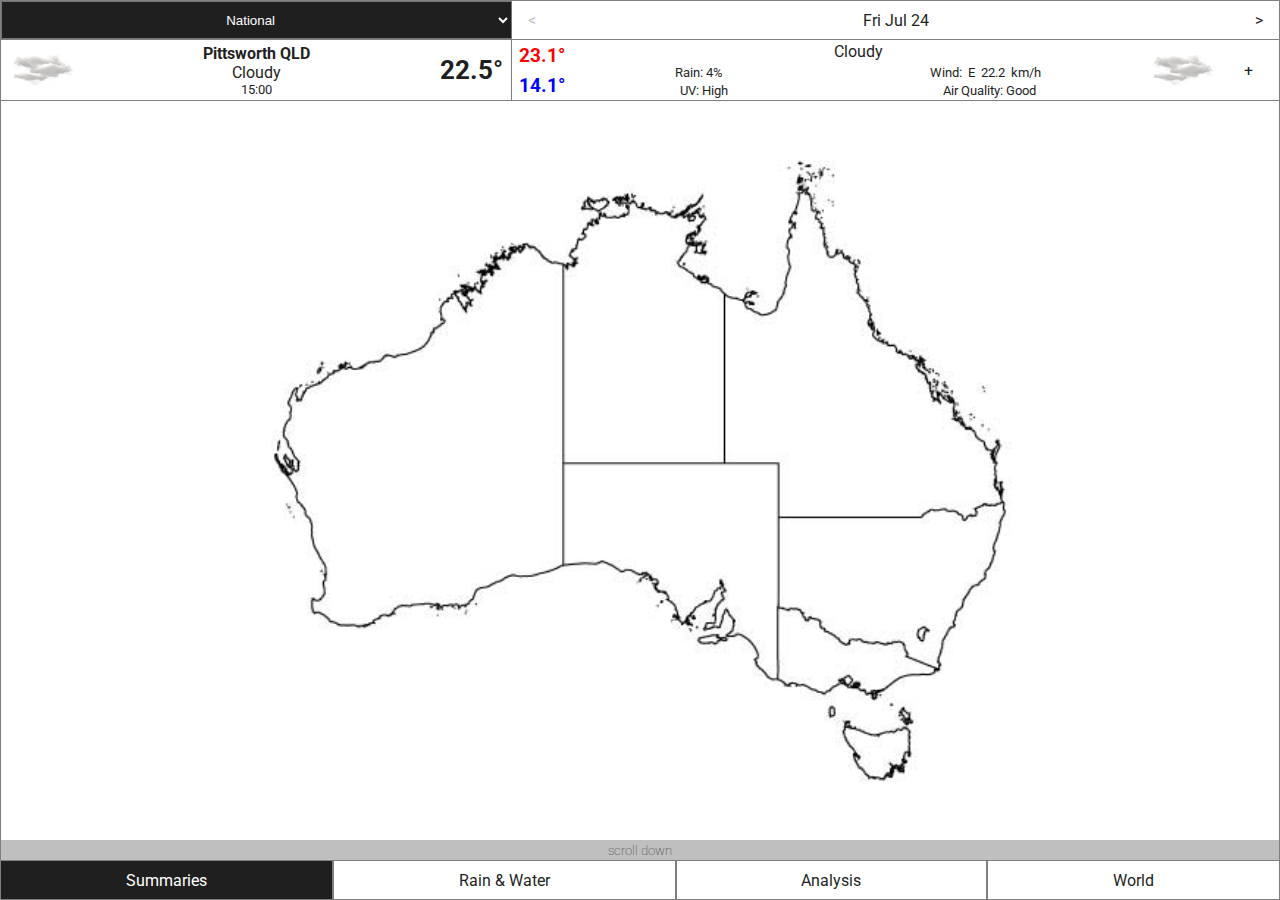
==== index.html @ 28b99ca7 "updates_2111101752" ====
<!DOCTYPE html>
<html>
<head>
	<meta charset="utf-8">
	<title>weather</title>
	<meta name="viewport" content="width=device-width, initial-scale=1, minimum-scale=1, maximum-scale=1"/>
	
	<script src="https://ajax.googleapis.com/ajax/libs/jquery/3.1.0/jquery.min.js"></script>
	
	<link rel="preconnect" href="https://fonts.googleapis.com">
	<link rel="preconnect" href="https://fonts.gstatic.com" crossorigin>
	<link href="https://fonts.googleapis.com/css2?family=Roboto:ital,wght@0,100;0,400;0,700;1,100;1,400;1,700&display=swap" rel="stylesheet">
	
	<link rel="stylesheet"href="css/style.css">
</head>
<body>

<header>

	<nav class="topNav">
		<div class="row">
			<select id="stateSelect">
				<option value="AUS" id="clearStateSelection">National</option>
				<option value="region">Region</option>
				<option value="QLD">Queensland</option>
				<!-- <option value="NSWACT">NSW / ACT</option> -->
				<option value="NSW">New South Wales</option>
				<option value="ACT">ACT</option>
				<option value="VIC">Victoria</option>
				<option value="TAS">Tasmania</option>
				<option value="SA">South Australia</option>
				<option value="WA">Western Australia</option>
				<option value="NT">Northern Territory</option>
			</select>

			<div class="tense">
				<div class="tenseNav prev"><</div>
				<span class="tenseText">Tuesday Nov 2</span>
				<div class="tenseNav next active">></div>
			</div>
		</div>
	</nav>
</header>

<main>
	<div class="homeLocality">
		<div class="conditions local">
			<div class="observation">
				
				<div class="basic">
					<div class="icon"></div>

					<div class="summary">
						<div class="localityName"></div>
						<div class="description"></div>
						<div class="time"></div>
					</div>

					<div class="temperature"></div>
				</div>

				<!--*************************-->

				<div class="detailed hidden">
					
					<div class="detailRow">
						<div class="detailCell">
							<div class="detailHeading">FEELS LIKE</div>
							<div class="detailValue">XX.X&deg;</div>
						</div>
						<div class="detailCell">
							<div class="detailHeading">SHADE FEELS LIKE</div>
							<div class="detailValue">XX.X&deg;</div>
						</div>
					</div>

					<div class="detailRow">
						<div class="detailCell">
							<div class="detailHeading">WIND CHILL TEMP</div>
							<div class="detailValue">XX.X&deg;</div>
						</div>
						<div class="detailCell">
							<div class="detailHeading">DEW POINT</div>
							<div class="detailValue">XX.X&deg;</div>
						</div>
					</div>

					<div class="detailRow">
						<div class="detailCell">
							<div class="detailHeading">WIND</div>
							<div class="detailValue">XXX - XX.X km/h</div>
						</div>
						<div class="detailCell">
							<div class="detailHeading">WIND GUST</div>
							<div class="detailValue">XX.X km/h</div>
						</div>
					</div>

					<div class="detailRow">
						<div class="detailCell">
							<div class="detailHeading">UV INDEX</div>
							<div class="detailValue">X - Xxxxxxxx</div>
						</div>
						<div class="detailCell">
							<div class="detailHeading">CLOUD COVER</div>
							<div class="detailValue">XX% - XXXX.XXm</div>
						</div>
					</div>

					<div class="detailRow">
						<div class="detailCell">
							<div class="detailHeading">PRESSUE</div>
							<div class="detailValue">XXXX.XX hPa</div>
						</div>
						<div class="detailCell">
							<div class="detailHeading">RELATIVE HUMIDITY</div>
							<div class="detailValue">XX.XX%</div>
						</div>
					</div>

					<div class="detailRow">
						<div class="detailCell">
							<div class="detailHeading">VISIBILITY</div>
							<div class="detailValue">XX.X km</div>
						</div>
						<div class="detailCell">
							<div class="detailHeading">OBSTRUCTION TO VISIBILITY</div>
							<div class="detailValue">xxxxxxxx</div>
						</div>
					</div>

					<div class="detailRow">
						<div class="detailCell">
							<div class="detailHeading">TEMPERATURE RANGE SUMMARY</div>
							<div class="detailRow">
								<div class="detailHeading">LAST 6 HOURS</div>
								<div class="detailValue">L:&nbsp;XX.X&deg;&nbsp;-&nbsp;H:&nbsp;XX.X&deg;</div>
							</div>
							<div class="detailRow">
								<div class="detailHeading">LAST 12 HOURS</div>
								<div class="detailValue">L:&nbsp;XX.X&deg;&nbsp;-&nbsp;H:&nbsp;XX.X&deg;</div>
							</div>
							<div class="detailRow">
								<div class="detailHeading">LAST 24 HOURS</div>
								<div class="detailValue">L:&nbsp;XX.X&deg;&nbsp;-&nbsp;H:&nbsp;XX.X&deg;</div>
							</div>
						</div>
					</div>

<!-- 					<div class="detailRow">
						<div class="detailCell">
							<div class="detailHeading">PRECIPITATION SUMMARY</div>
							<div class="detailRow">
								<div class="detailHeading">LAST 6 HOURS</div>
								<div class="detailValue">L:&nbsp;XX.X&deg;&nbsp;H:&nbsp;XX.X&deg;</div>
							</div>
							<div class="detailRow">
								<div class="detailHeading">LAST 12 HOURS</div>
								<div class="detailValue">L:&nbsp;XX.X&deg;&nbsp;H:&nbsp;XX.X&deg;</div>
							</div>
							<div class="detailRow">
								<div class="detailHeading">LAST 24 HOURS</div>
								<div class="detailValue">L:&nbsp;XX.X&deg;&nbsp;H:&nbsp;XX.X&deg;</div>
							</div>
						</div>
					</div> -->
				
				</div>
			</div>

			<div class="forecast">

				<div class="basic">
					<div class="range">
						<div class="hi"></div>
						<div class="lo"></div>
					</div>

					<div class="summary">
						<div class="description"></div>
						
						<div class="row">
							<div class="precip"></div>
							<div class="wind"></div>
						</div>

						<div class="row">
							<div class="uv"></div>
							<div class="air"></div>
						</div>
						
					</div>

					<div class="icon"></div>

					<div class="expand">+</div>
				</div>

			</div>
		</div>

		<div class="mapBox"></div>
		<div class="prompt">scroll down</div>
	</div>

	<div class="localities"></div>

</main>

<footer>
	<nav>
		<div class="navBtn selected">Summaries</div>
		<div class="navBtn">Rain & Water</div>
		<div class="navBtn">Analysis</div>
		<div class="navBtn">World</div>
	</nav>
</footer>
<script src="script/index.js"></script>
</body>
</html>
---- css/style.css ----
body{
	margin: 0;
	border: none;
	width: 100vw;
	height: 100vh;
	/*max-width: 870px;*/
	/*max-height: 600px;*/
	/*background-color: #cf0;*/
	font-family: Roboto, Helvetica Neue, Helvetica, Arial, sans-serif;
	box-sizing: border-box;
	display: flex;
	flex-direction: column;
	color: #1f1f1f;
}
header{
	position: relative;
	width: 100%;
	height: 40px;
	/*height: 80px;*/
	/*background-color: #f00;*/
	border: solid 1px #7f7f7f;
	box-sizing: border-box;
}
nav{
	position: absolute;	
	top: 0px;
	right: 0px;
	bottom: 0px;
	left: 0px;
	display: flex;
}
header nav{
	justify-content: space-between;
}
header nav select{
	background-color: #1f1f1f;
	color: #fff;
	text-align: center;
	/*min-width: 25%;*/
	min-width: 40%;
}
.topNav{
	flex-direction: column;
}
.topNav .row{
	flex-grow: 1;
	display: flex;
	justify-content: space-between;
}
.topNav .subhead{
	flex-grow: 1;
	/*color: yellow;*/
	display: flex;
	align-items: center;
	justify-content: center;
}
.tense{
	display: flex;
	align-items: center;
	justify-content: space-between;
	background-color: #fff;
	/*width: 25%;*/
	width: 60%;
}
.tenseNav{
	width: 40px;
	height: 100%;
	display: flex;
	align-items: center;
	justify-content: center;
	cursor: default;
	color: #bfbfbf;
}
.tenseNav.active{
	cursor: pointer;
	color: #1f1f1f;
}
.searchContainer{
	display: flex;
	align-items: center;
	justify-content: center;
	width: 25%;
}

main{
	/*background-color: #0f0;*/
	/*flex-grow: 1;*/
	overflow-y: auto;

	position: absolute;
	top: 40px;
	/*top: 80px;*/
	right: 0px;
	bottom: 40px;
	left: 0px;

	border-right: solid 1px #7f7f7f;
	border-left: solid 1px #7f7f7f;
	box-sizing: border-box;

	scroll-behavior: smooth;
}

footer{
	/*position: relative;*/
	position: absolute;
	width: 100%;
	height: 40px;
	bottom: 0px;
	/*background-color: #00f;*/
}

.navBtn{
	height: 100%;
	/*text-align: center;*/

	display: flex;
	align-items: center;
	justify-content: center;
	
	border: solid 1px #7f7f7f;
	box-sizing: border-box;

	/*margin: 0 2px;*/

	background-color: #fff;
	color: #1f1f1f;

	cursor: pointer;
}
.navBtn.selected{
	background-color: #1f1f1f;
	color: #fff;
	cursor: default;
}
footer nav .navBtn{
	flex-grow: 1;
}

.conditions{
	width: 100%;
	/*height: 60px;*/
	/*height: 90px;*/
	/*height: 120px;*/
	/*background-color: #fc0;*/

	border-bottom: solid 1px #7f7f7f;
	/*border: solid 1px rgba(0,0,0,0.5);*/
	box-sizing: border-box;

	/*margin: 2px 0;*/

	display: flex;

	background-color: #fff;
}



.basic{
	min-height: 60px;
}


/*.observation, .forecast{*/
.observation .basic, .forecast .basic{
	display: flex;
	justify-content: space-between;
}

.conditions .observation{
	width: 40%;
	/*background-color: #77f;*/
	border-right: solid 1px #7f7f7f;
	box-sizing: border-box;
}
/*.conditions .observation .summary div{*/
/*.conditions .observation div{*/
.conditions .observation .basic div{
	display: flex;
	align-items: center;
	justify-content: center;
}
.conditions .observation .icon, .conditions .observation .temperature{
	/*width: 75px;*/
	width: 80px;
}
.conditions .observation .summary .localityName{
	font-weight: bold;
}
.conditions .observation .summary .time{
	font-size: 0.8em;
}
.conditions .observation .temperature{
	/*font-size: 2em;*/
	font-size: 1.6em;
	font-weight: bold;
}
.conditions .observation .summary{
	flex-direction: column;
}

.conditions .forecast{
	width: 60%;
}
.conditions .forecast .range{
	width: 60px;
	display: flex;
	flex-direction: column;
}
.conditions .forecast .range div{
	flex-grow: 1;
	display: flex;
	align-items: center;
	justify-content: center;
	font-weight: bold;
	font-size: 1.2em;
}
.conditions .forecast .range .hi{
	color: #f00;
}
.conditions .forecast .range .lo{
	color: #00f;
}

.conditions .forecast .summary{
	flex-grow: 1;
	display: flex;
	flex-direction: column;
}
.conditions .forecast .summary div{
	flex-grow: 1;
	display: flex;
	align-items: center;
	justify-content: center;
}
.conditions .forecast .summary .row{
	display: flex;
	justify-content: space-between;
	font-size: 0.8em;
}
.conditions .forecast .icon{
	width: 75px;
	display: flex;
	align-items: center;
	justify-content: center;
}
.conditions .forecast .expand{
	width: 60px;
	display: flex;
	align-items: center;
	justify-content: center;
	cursor: pointer;
}
.localities{
	/*min-height: 100%;*/
	/*min-height: calc(100% - 100px);*/
	min-height: calc(100% - 60px);
	/*height: 100%;*/
}
.localities .conditions:nth-child(odd){
	background-color: #eee;
}
.homeLocality{
	height: 100%;
	display: flex;
	flex-direction: column;
}
.conditions.local{
	position: sticky;
	top: 0px;
	/*top: 2px;*/
}
.mapBox{
	width: 100%;

	/*height: 100%;*/
	flex-grow: 1;

	/*background-color: #f0f;*/

	background-image: url(../images/aus.jpg);
	background-position: center;
	background-repeat: no-repeat;
	background-size: contain;
}
.prompt{
	width: 100%;
	height: 20px;
	font-size: 0.8em;
	font-weight: lighter;

	display: flex;
	align-items: center;
	justify-content: center;

	background-color: #bfbfbf;
}


.expanded{
	height: inherit;
}

.hidden{
	display: none;
}

*{
	user-select: none;
}









.detailed{
 /*background-color: #fc0;*/
}
.detailRow{
	display: flex;
	padding: 0 10px;
}
.detailCell{
	min-width: 50%;
	flex-grow: 1;
	display: flex;
	flex-direction: column;
	min-height: 60px;
	justify-content: center;
	border-top: solid 1px #7f7f7f;
}
.detailHeading{
	font-size: 0.8em;
}
.detailHeading, .detailValue{
	min-width: 50%;
	/*flex-grow: 1;*/
	display: flex;
	align-items: center;
	justify-content: center;
	margin: 4px 0px 2px;
}
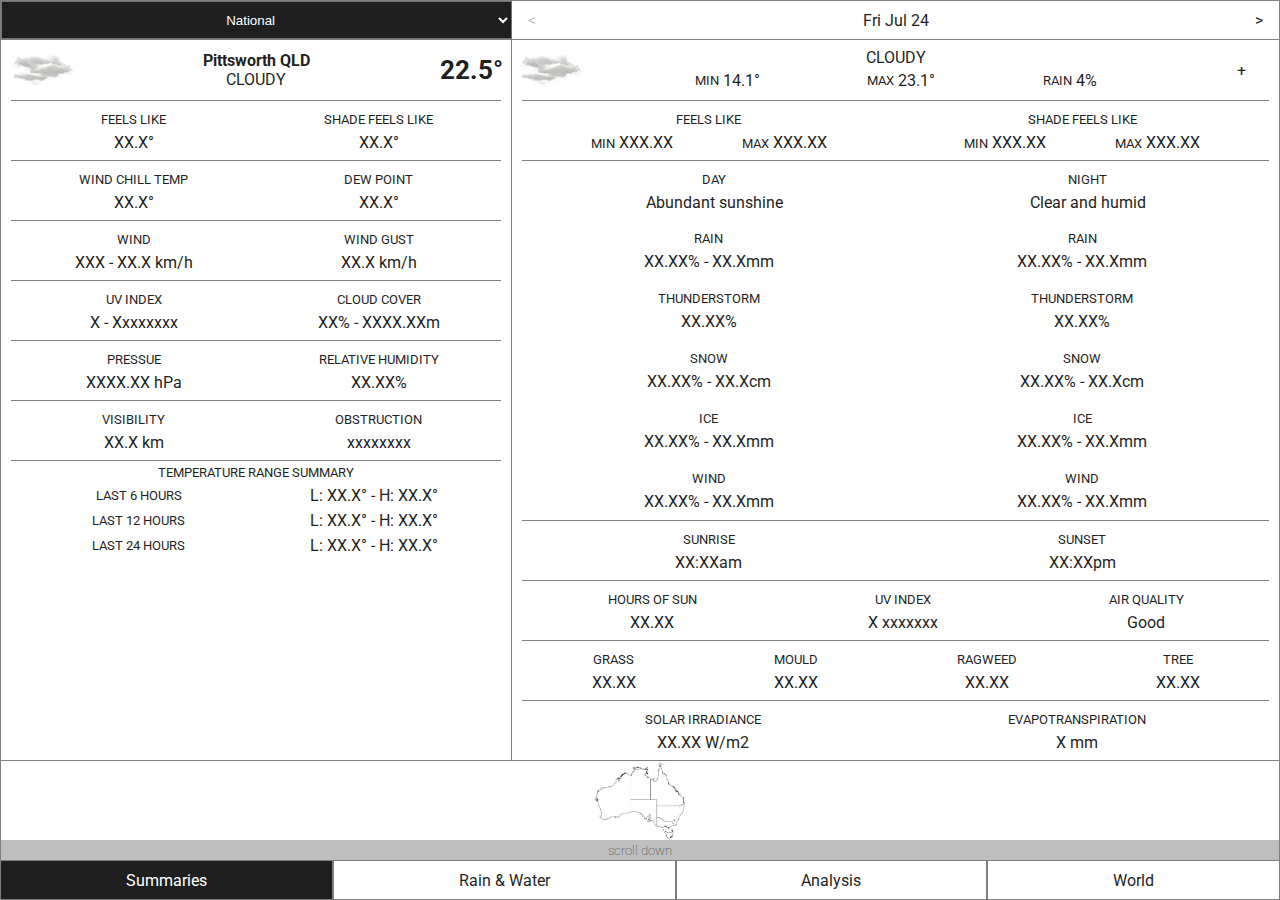
==== commit da7d5ffa: "updates_2111111745" ====
--- a/index.html
+++ b/index.html
@@ -53,7 +53,7 @@
 					<div class="summary">
 						<div class="localityName"></div>
 						<div class="description"></div>
-						<div class="time"></div>
+						<!--<div class="time"></div>-->
 					</div>
 
 					<div class="temperature"></div>
@@ -61,139 +61,269 @@
 
 				<!--*************************-->
 
-				<div class="detailed hidden">
+				<!-- <div class="detailed hidden"> -->
+				<div class="detailed">
 					
 					<div class="detailRow">
 						<div class="detailCell">
-							<div class="detailHeading">FEELS LIKE</div>
+							<div class="detailHeading smallHeading">FEELS LIKE</div>
 							<div class="detailValue">XX.X&deg;</div>
 						</div>
 						<div class="detailCell">
-							<div class="detailHeading">SHADE FEELS LIKE</div>
+							<div class="detailHeading smallHeading">SHADE FEELS LIKE</div>
 							<div class="detailValue">XX.X&deg;</div>
 						</div>
 					</div>
 
 					<div class="detailRow">
 						<div class="detailCell">
-							<div class="detailHeading">WIND CHILL TEMP</div>
+							<div class="detailHeading smallHeading">WIND CHILL TEMP</div>
 							<div class="detailValue">XX.X&deg;</div>
 						</div>
 						<div class="detailCell">
-							<div class="detailHeading">DEW POINT</div>
+							<div class="detailHeading smallHeading">DEW POINT</div>
 							<div class="detailValue">XX.X&deg;</div>
 						</div>
 					</div>
 
 					<div class="detailRow">
 						<div class="detailCell">
-							<div class="detailHeading">WIND</div>
+							<div class="detailHeading smallHeading">WIND</div>
 							<div class="detailValue">XXX - XX.X km/h</div>
 						</div>
 						<div class="detailCell">
-							<div class="detailHeading">WIND GUST</div>
+							<div class="detailHeading smallHeading">WIND GUST</div>
 							<div class="detailValue">XX.X km/h</div>
 						</div>
 					</div>
 
 					<div class="detailRow">
 						<div class="detailCell">
-							<div class="detailHeading">UV INDEX</div>
+							<div class="detailHeading smallHeading">UV INDEX</div>
 							<div class="detailValue">X - Xxxxxxxx</div>
 						</div>
 						<div class="detailCell">
-							<div class="detailHeading">CLOUD COVER</div>
+							<div class="detailHeading smallHeading">CLOUD COVER</div>
 							<div class="detailValue">XX% - XXXX.XXm</div>
 						</div>
 					</div>
 
 					<div class="detailRow">
 						<div class="detailCell">
-							<div class="detailHeading">PRESSUE</div>
+							<div class="detailHeading smallHeading">PRESSUE</div>
 							<div class="detailValue">XXXX.XX hPa</div>
 						</div>
 						<div class="detailCell">
-							<div class="detailHeading">RELATIVE HUMIDITY</div>
+							<div class="detailHeading smallHeading">RELATIVE HUMIDITY</div>
 							<div class="detailValue">XX.XX%</div>
 						</div>
 					</div>
 
 					<div class="detailRow">
 						<div class="detailCell">
-							<div class="detailHeading">VISIBILITY</div>
+							<div class="detailHeading smallHeading">VISIBILITY</div>
 							<div class="detailValue">XX.X km</div>
 						</div>
 						<div class="detailCell">
-							<div class="detailHeading">OBSTRUCTION TO VISIBILITY</div>
+							<div class="detailHeading smallHeading">OBSTRUCTION</div>
 							<div class="detailValue">xxxxxxxx</div>
 						</div>
 					</div>
 
 					<div class="detailRow">
 						<div class="detailCell">
-							<div class="detailHeading">TEMPERATURE RANGE SUMMARY</div>
+							<div class="detailHeading smallHeading">TEMPERATURE RANGE SUMMARY</div>
 							<div class="detailRow">
-								<div class="detailHeading">LAST 6 HOURS</div>
+								<div class="detailHeading smallHeading">LAST 6 HOURS</div>
 								<div class="detailValue">L:&nbsp;XX.X&deg;&nbsp;-&nbsp;H:&nbsp;XX.X&deg;</div>
 							</div>
 							<div class="detailRow">
-								<div class="detailHeading">LAST 12 HOURS</div>
+								<div class="detailHeading smallHeading">LAST 12 HOURS</div>
 								<div class="detailValue">L:&nbsp;XX.X&deg;&nbsp;-&nbsp;H:&nbsp;XX.X&deg;</div>
 							</div>
 							<div class="detailRow">
-								<div class="detailHeading">LAST 24 HOURS</div>
+								<div class="detailHeading smallHeading">LAST 24 HOURS</div>
 								<div class="detailValue">L:&nbsp;XX.X&deg;&nbsp;-&nbsp;H:&nbsp;XX.X&deg;</div>
 							</div>
 						</div>
 					</div>
-
-<!-- 					<div class="detailRow">
-						<div class="detailCell">
-							<div class="detailHeading">PRECIPITATION SUMMARY</div>
-							<div class="detailRow">
-								<div class="detailHeading">LAST 6 HOURS</div>
-								<div class="detailValue">L:&nbsp;XX.X&deg;&nbsp;H:&nbsp;XX.X&deg;</div>
-							</div>
-							<div class="detailRow">
-								<div class="detailHeading">LAST 12 HOURS</div>
-								<div class="detailValue">L:&nbsp;XX.X&deg;&nbsp;H:&nbsp;XX.X&deg;</div>
-							</div>
-							<div class="detailRow">
-								<div class="detailHeading">LAST 24 HOURS</div>
-								<div class="detailValue">L:&nbsp;XX.X&deg;&nbsp;H:&nbsp;XX.X&deg;</div>
-							</div>
-						</div>
-					</div> -->
-				
+			
 				</div>
 			</div>
 
 			<div class="forecast">
 
 				<div class="basic">
-					<div class="range">
-						<div class="hi"></div>
-						<div class="lo"></div>
-					</div>
+
+					<div class="icon"></div>
 
 					<div class="summary">
 						<div class="description"></div>
-						
+
 						<div class="row">
-							<div class="precip"></div>
-							<div class="wind"></div>
-						</div>
-
-						<div class="row">
-							<div class="uv"></div>
-							<div class="air"></div>
-						</div>
-						
-					</div>
-
-					<div class="icon"></div>
-
+							<div class="summaryCell lo"></div>
+							<div class="summaryCell hi"></div>
+							<div class="summaryCell precip"></div>
+						</div>
+					</div>			
 					<div class="expand">+</div>
+				</div>
+
+				<!-- <div class="detailed hidden"> -->
+				<div class="detailed">
+					<div class="detailRow">
+						<div class="detailCell">
+							<div class="detailHeading smallHeading">feels like</div>
+							<div class="row">
+								<div class="summaryCell"><span class="smallHeading">MIN</span>&nbsp;XXX.XX</div>
+								<div class="summaryCell"><span class="smallHeading">MAX</span>&nbsp;XXX.XX</div>
+							</div>
+						</div>
+						<div class="detailCell">
+							<div class="detailHeading smallHeading">shade feels like</div>
+							<div class="row">
+								<div class="summaryCell"><span class="smallHeading">MIN</span>&nbsp;XXX.XX</div>
+								<div class="summaryCell"><span class="smallHeading">MAX</span>&nbsp;XXX.XX</div>
+							</div>
+						</div>
+					</div>
+
+					<div class="detailRow">
+						<div class="detailCell">
+							<div class="detailHeading smallHeading">Day</div>
+							<div class="detailValue">Abundant sunshine</div>
+						</div>
+						<div class="detailCell">
+							<div class="detailHeading smallHeading">Night</div>
+							<div class="detailValue">Clear and humid</div>
+							
+							<!-- <div class="row">
+								<div class="summaryCell"><span class="smallHeading">RAIN</span>&nbsp;XXX.XX</div>
+							</div> -->
+						</div>
+					</div>
+
+					<div class="detailRow">
+						<div class="detailCell noBorder">
+							<div class="detailHeading smallHeading">Rain</div>
+							<div class="detailValue">XX.XX%&nbsp;-&nbsp;XX.Xmm</div>
+						</div>
+						<div class="detailCell noBorder">
+							<div class="detailHeading smallHeading">Rain</div>
+							<div class="detailValue">XX.XX%&nbsp;-&nbsp;XX.Xmm</div>
+						</div>
+					</div>
+
+					<div class="detailRow">
+						<div class="detailCell noBorder">
+							<div class="detailHeading smallHeading">Thunderstorm</div>
+							<div class="detailValue">XX.XX%</div>
+						</div>
+						<div class="detailCell noBorder">
+							<div class="detailHeading smallHeading">Thunderstorm</div>
+							<div class="detailValue">XX.XX%</div>
+						</div>
+					</div>
+
+					<div class="detailRow">
+						<div class="detailCell noBorder">
+							<div class="detailHeading smallHeading">Snow</div>
+							<div class="detailValue">XX.XX%&nbsp;-&nbsp;XX.Xcm</div>
+						</div>
+						<div class="detailCell noBorder">
+							<div class="detailHeading smallHeading">Snow</div>
+							<div class="detailValue">XX.XX%&nbsp;-&nbsp;XX.Xcm</div>
+						</div>
+					</div>
+
+					<div class="detailRow">
+						<div class="detailCell noBorder">
+							<div class="detailHeading smallHeading">Ice</div>
+							<div class="detailValue">XX.XX%&nbsp;-&nbsp;XX.Xmm</div>
+						</div>
+						<div class="detailCell noBorder">
+							<div class="detailHeading smallHeading">Ice</div>
+							<div class="detailValue">XX.XX%&nbsp;-&nbsp;XX.Xmm</div>
+						</div>
+					</div>
+
+					<div class="detailRow">
+						<div class="detailCell noBorder">
+							<div class="detailHeading smallHeading">WIND</div>
+							<div class="detailValue">XX.XX%&nbsp;-&nbsp;XX.Xmm</div>
+						</div>
+						<div class="detailCell noBorder">
+							<div class="detailHeading smallHeading">WIND</div>
+							<div class="detailValue">XX.XX%&nbsp;-&nbsp;XX.Xmm</div>
+						</div>
+					</div>
+
+<!-- 					<div class="detailRow">
+						<div class="detailCell">
+							<div class="detailHeading smallHeading">Chance of rain during Day</div>
+							<div class="detailValue">XX.X%&nbsp;-&nbsp;XX.Xmm</div>
+						</div>
+						<div class="detailCell">
+							<div class="detailHeading smallHeading">Chance of rain during Night</div>
+							<div class="detailValue">XX.X%&nbsp;-&nbsp;XX.Xmm</div>
+						</div>
+					</div> -->
+
+					<div class="detailRow">
+						<div class="detailCell">
+							<div class="detailHeading smallHeading">SUNRISE</div>
+							<div class="detailValue">XX:XXam</div>
+						</div>
+						<div class="detailCell">
+							<div class="detailHeading smallHeading">SUNSET</div>
+							<div class="detailValue">XX:XXpm</div>
+						</div>
+					</div>
+
+					<div class="detailRow">
+						<div class="detailCell">
+							<div class="detailHeading smallHeading">Hours of sun</div>
+							<div class="detailValue">XX.XX</div>
+						</div>
+						<div class="detailCell">
+							<div class="detailHeading smallHeading">UV INDEX</div>
+							<div class="detailValue">X xxxxxxx</div>
+						</div>
+						<div class="detailCell">
+							<div class="detailHeading smallHeading">Air Quality</div>
+							<div class="detailValue">Good</div>
+						</div>
+					</div>
+
+					<div class="detailRow">
+						<div class="detailCell">
+							<div class="detailHeading smallHeading">Grass</div>
+							<div class="detailValue">XX.XX</div>
+						</div>
+						<div class="detailCell">
+							<div class="detailHeading smallHeading">Mould</div>
+							<div class="detailValue">XX.XX</div>
+						</div>
+						<div class="detailCell">
+							<div class="detailHeading smallHeading">Ragweed</div>
+							<div class="detailValue">XX.XX</div>
+						</div>
+						<div class="detailCell">
+							<div class="detailHeading smallHeading">Tree</div>
+							<div class="detailValue">XX.XX</div>
+						</div>
+					</div>
+
+					<div class="detailRow">
+						<div class="detailCell">
+							<div class="detailHeading smallHeading">Solar Irradiance</div>
+							<div class="detailValue">XX.XX W/m2</div>
+						</div>
+						<div class="detailCell">
+							<div class="detailHeading smallHeading">Evapotranspiration</div>
+							<div class="detailValue">X mm</div>
+						</div>
+					</div>
 				</div>
 
 			</div>
--- a/css/style.css
+++ b/css/style.css
@@ -227,17 +227,32 @@
 	flex-grow: 1;
 	display: flex;
 	flex-direction: column;
+
+	align-items: center;
+	justify-content: center;
 }
 .conditions .forecast .summary div{
-	flex-grow: 1;
+	/*flex-grow: 1;*/
 	display: flex;
 	align-items: center;
 	justify-content: center;
 }
 .conditions .forecast .summary .row{
 	display: flex;
-	justify-content: space-between;
-	font-size: 0.8em;
+	/*justify-content: space-between;*/
+	justify-content: space-evenly;
+	/*font-size: 0.8em;*/
+	width: 100%;
+}
+
+.conditions .forecast .detailCell .row{
+	display: flex;
+	justify-content: space-evenly;
+	width: 100%;
+}
+.summaryCell{
+	/*min-width: 25%;*/
+	margin: 4px 0px 2px;
 }
 .conditions .forecast .icon{
 	width: 75px;
@@ -246,7 +261,8 @@
 	justify-content: center;
 }
 .conditions .forecast .expand{
-	width: 60px;
+	/*width: 60px;*/
+	width: 75px;
 	display: flex;
 	align-items: center;
 	justify-content: center;
@@ -315,7 +331,9 @@
 
 
 
-
+.description{
+	text-transform: uppercase;
+}
 
 
 .detailed{
@@ -324,18 +342,25 @@
 .detailRow{
 	display: flex;
 	padding: 0 10px;
+	/*justify-content: space-evenly;*/
+}
+.observation .detailCell{
+	min-width: 50%;
 }
 .detailCell{
-	min-width: 50%;
+	/*min-width: 50%;*/
 	flex-grow: 1;
 	display: flex;
 	flex-direction: column;
 	min-height: 60px;
 	justify-content: center;
 	border-top: solid 1px #7f7f7f;
-}
-.detailHeading{
+
+	box-sizing: border-box;
+}
+.smallHeading{
 	font-size: 0.8em;
+	text-transform: uppercase;
 }
 .detailHeading, .detailValue{
 	min-width: 50%;
@@ -344,4 +369,8 @@
 	align-items: center;
 	justify-content: center;
 	margin: 4px 0px 2px;
+}
+
+.noBorder{
+	border: none;
 }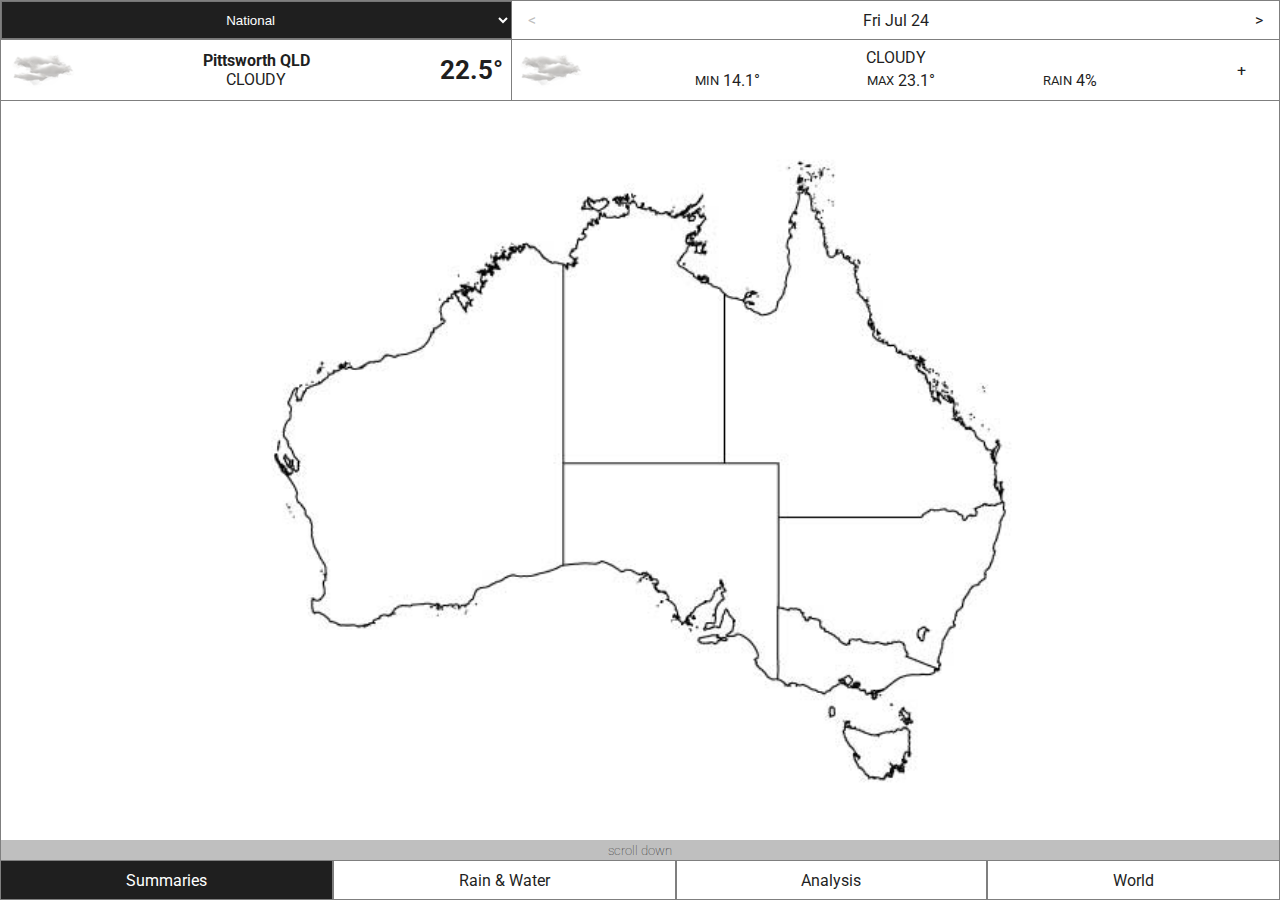
==== commit bb57a8c7: "updates_2111121322" ====
--- a/index.html
+++ b/index.html
@@ -44,288 +44,303 @@
 
 <main>
 	<div class="homeLocality">
-		<div class="conditions local">
-			<div class="observation">
-				
-				<div class="basic">
-					<div class="icon"></div>
-
-					<div class="summary">
-						<div class="localityName"></div>
-						<div class="description"></div>
-						<!--<div class="time"></div>-->
+		<div class="locality local">
+			<div class="warning conditional"></div>
+			
+			<div class="conditions local">
+
+				<div class="observation">
+					<div class="basic">
+						<div class="icon"></div>
+						<div class="summary">
+							<div class="localityName"></div>
+							<div class="description"></div>
+						</div>
+						<div class="temperature"></div>
 					</div>
-
-					<div class="temperature"></div>
-				</div>
-
-				<!--*************************-->
-
-				<!-- <div class="detailed hidden"> -->
-				<div class="detailed">
-					
-					<div class="detailRow">
-						<div class="detailCell">
-							<div class="detailHeading smallHeading">FEELS LIKE</div>
-							<div class="detailValue">XX.X&deg;</div>
-						</div>
-						<div class="detailCell">
-							<div class="detailHeading smallHeading">SHADE FEELS LIKE</div>
-							<div class="detailValue">XX.X&deg;</div>
-						</div>
-					</div>
-
-					<div class="detailRow">
-						<div class="detailCell">
-							<div class="detailHeading smallHeading">WIND CHILL TEMP</div>
-							<div class="detailValue">XX.X&deg;</div>
-						</div>
-						<div class="detailCell">
-							<div class="detailHeading smallHeading">DEW POINT</div>
-							<div class="detailValue">XX.X&deg;</div>
-						</div>
-					</div>
-
-					<div class="detailRow">
-						<div class="detailCell">
-							<div class="detailHeading smallHeading">WIND</div>
-							<div class="detailValue">XXX - XX.X km/h</div>
-						</div>
-						<div class="detailCell">
-							<div class="detailHeading smallHeading">WIND GUST</div>
-							<div class="detailValue">XX.X km/h</div>
-						</div>
-					</div>
-
-					<div class="detailRow">
-						<div class="detailCell">
-							<div class="detailHeading smallHeading">UV INDEX</div>
-							<div class="detailValue">X - Xxxxxxxx</div>
-						</div>
-						<div class="detailCell">
-							<div class="detailHeading smallHeading">CLOUD COVER</div>
-							<div class="detailValue">XX% - XXXX.XXm</div>
-						</div>
-					</div>
-
-					<div class="detailRow">
-						<div class="detailCell">
-							<div class="detailHeading smallHeading">PRESSUE</div>
-							<div class="detailValue">XXXX.XX hPa</div>
-						</div>
-						<div class="detailCell">
-							<div class="detailHeading smallHeading">RELATIVE HUMIDITY</div>
-							<div class="detailValue">XX.XX%</div>
-						</div>
-					</div>
-
-					<div class="detailRow">
-						<div class="detailCell">
-							<div class="detailHeading smallHeading">VISIBILITY</div>
-							<div class="detailValue">XX.X km</div>
-						</div>
-						<div class="detailCell">
-							<div class="detailHeading smallHeading">OBSTRUCTION</div>
-							<div class="detailValue">xxxxxxxx</div>
-						</div>
-					</div>
-
-					<div class="detailRow">
-						<div class="detailCell">
-							<div class="detailHeading smallHeading">TEMPERATURE RANGE SUMMARY</div>
-							<div class="detailRow">
-								<div class="detailHeading smallHeading">LAST 6 HOURS</div>
-								<div class="detailValue">L:&nbsp;XX.X&deg;&nbsp;-&nbsp;H:&nbsp;XX.X&deg;</div>
-							</div>
-							<div class="detailRow">
-								<div class="detailHeading smallHeading">LAST 12 HOURS</div>
-								<div class="detailValue">L:&nbsp;XX.X&deg;&nbsp;-&nbsp;H:&nbsp;XX.X&deg;</div>
-							</div>
-							<div class="detailRow">
-								<div class="detailHeading smallHeading">LAST 24 HOURS</div>
-								<div class="detailValue">L:&nbsp;XX.X&deg;&nbsp;-&nbsp;H:&nbsp;XX.X&deg;</div>
-							</div>
-						</div>
-					</div>
-			
-				</div>
-			</div>
-
-			<div class="forecast">
-
-				<div class="basic">
-
-					<div class="icon"></div>
-
-					<div class="summary">
-						<div class="description"></div>
-
-						<div class="row">
-							<div class="summaryCell lo"></div>
-							<div class="summaryCell hi"></div>
-							<div class="summaryCell precip"></div>
-						</div>
-					</div>			
-					<div class="expand">+</div>
-				</div>
-
-				<!-- <div class="detailed hidden"> -->
-				<div class="detailed">
-					<div class="detailRow">
-						<div class="detailCell">
-							<div class="detailHeading smallHeading">feels like</div>
-							<div class="row">
-								<div class="summaryCell"><span class="smallHeading">MIN</span>&nbsp;XXX.XX</div>
-								<div class="summaryCell"><span class="smallHeading">MAX</span>&nbsp;XXX.XX</div>
-							</div>
-						</div>
-						<div class="detailCell">
-							<div class="detailHeading smallHeading">shade feels like</div>
-							<div class="row">
-								<div class="summaryCell"><span class="smallHeading">MIN</span>&nbsp;XXX.XX</div>
-								<div class="summaryCell"><span class="smallHeading">MAX</span>&nbsp;XXX.XX</div>
-							</div>
-						</div>
-					</div>
-
-					<div class="detailRow">
-						<div class="detailCell">
-							<div class="detailHeading smallHeading">Day</div>
-							<div class="detailValue">Abundant sunshine</div>
-						</div>
-						<div class="detailCell">
-							<div class="detailHeading smallHeading">Night</div>
-							<div class="detailValue">Clear and humid</div>
-							
-							<!-- <div class="row">
-								<div class="summaryCell"><span class="smallHeading">RAIN</span>&nbsp;XXX.XX</div>
-							</div> -->
-						</div>
-					</div>
-
-					<div class="detailRow">
-						<div class="detailCell noBorder">
-							<div class="detailHeading smallHeading">Rain</div>
-							<div class="detailValue">XX.XX%&nbsp;-&nbsp;XX.Xmm</div>
-						</div>
-						<div class="detailCell noBorder">
-							<div class="detailHeading smallHeading">Rain</div>
-							<div class="detailValue">XX.XX%&nbsp;-&nbsp;XX.Xmm</div>
-						</div>
-					</div>
-
-					<div class="detailRow">
-						<div class="detailCell noBorder">
-							<div class="detailHeading smallHeading">Thunderstorm</div>
-							<div class="detailValue">XX.XX%</div>
-						</div>
-						<div class="detailCell noBorder">
-							<div class="detailHeading smallHeading">Thunderstorm</div>
-							<div class="detailValue">XX.XX%</div>
-						</div>
-					</div>
-
-					<div class="detailRow">
-						<div class="detailCell noBorder">
-							<div class="detailHeading smallHeading">Snow</div>
-							<div class="detailValue">XX.XX%&nbsp;-&nbsp;XX.Xcm</div>
-						</div>
-						<div class="detailCell noBorder">
-							<div class="detailHeading smallHeading">Snow</div>
-							<div class="detailValue">XX.XX%&nbsp;-&nbsp;XX.Xcm</div>
-						</div>
-					</div>
-
-					<div class="detailRow">
-						<div class="detailCell noBorder">
-							<div class="detailHeading smallHeading">Ice</div>
-							<div class="detailValue">XX.XX%&nbsp;-&nbsp;XX.Xmm</div>
-						</div>
-						<div class="detailCell noBorder">
-							<div class="detailHeading smallHeading">Ice</div>
-							<div class="detailValue">XX.XX%&nbsp;-&nbsp;XX.Xmm</div>
-						</div>
-					</div>
-
-					<div class="detailRow">
-						<div class="detailCell noBorder">
-							<div class="detailHeading smallHeading">WIND</div>
-							<div class="detailValue">XX.XX%&nbsp;-&nbsp;XX.Xmm</div>
-						</div>
-						<div class="detailCell noBorder">
-							<div class="detailHeading smallHeading">WIND</div>
-							<div class="detailValue">XX.XX%&nbsp;-&nbsp;XX.Xmm</div>
-						</div>
-					</div>
-
-<!-- 					<div class="detailRow">
-						<div class="detailCell">
-							<div class="detailHeading smallHeading">Chance of rain during Day</div>
-							<div class="detailValue">XX.X%&nbsp;-&nbsp;XX.Xmm</div>
-						</div>
-						<div class="detailCell">
-							<div class="detailHeading smallHeading">Chance of rain during Night</div>
-							<div class="detailValue">XX.X%&nbsp;-&nbsp;XX.Xmm</div>
-						</div>
-					</div> -->
-
-					<div class="detailRow">
-						<div class="detailCell">
-							<div class="detailHeading smallHeading">SUNRISE</div>
-							<div class="detailValue">XX:XXam</div>
-						</div>
-						<div class="detailCell">
-							<div class="detailHeading smallHeading">SUNSET</div>
-							<div class="detailValue">XX:XXpm</div>
-						</div>
-					</div>
-
-					<div class="detailRow">
-						<div class="detailCell">
-							<div class="detailHeading smallHeading">Hours of sun</div>
-							<div class="detailValue">XX.XX</div>
-						</div>
-						<div class="detailCell">
-							<div class="detailHeading smallHeading">UV INDEX</div>
-							<div class="detailValue">X xxxxxxx</div>
-						</div>
-						<div class="detailCell">
-							<div class="detailHeading smallHeading">Air Quality</div>
-							<div class="detailValue">Good</div>
-						</div>
-					</div>
-
-					<div class="detailRow">
-						<div class="detailCell">
-							<div class="detailHeading smallHeading">Grass</div>
-							<div class="detailValue">XX.XX</div>
-						</div>
-						<div class="detailCell">
-							<div class="detailHeading smallHeading">Mould</div>
-							<div class="detailValue">XX.XX</div>
-						</div>
-						<div class="detailCell">
-							<div class="detailHeading smallHeading">Ragweed</div>
-							<div class="detailValue">XX.XX</div>
-						</div>
-						<div class="detailCell">
-							<div class="detailHeading smallHeading">Tree</div>
-							<div class="detailValue">XX.XX</div>
-						</div>
-					</div>
-
-					<div class="detailRow">
-						<div class="detailCell">
-							<div class="detailHeading smallHeading">Solar Irradiance</div>
-							<div class="detailValue">XX.XX W/m2</div>
-						</div>
-						<div class="detailCell">
-							<div class="detailHeading smallHeading">Evapotranspiration</div>
-							<div class="detailValue">X mm</div>
+					<div class="detailed hidden">
+						<div class="detailRow">
+							<div class="detailCell">
+								<div class="detailHeading smallHeading">FEELS LIKE</div>
+								<div class="detailValue feelsLike"></div>
+							</div>
+							<div class="detailCell">
+								<div class="detailHeading smallHeading">SHADE FEELS LIKE</div>
+								<div class="detailValue feelsLikeShade"></div>
+							</div>
+						</div>
+						<div class="detailRow">
+							<div class="detailCell">
+								<div class="detailHeading smallHeading">WIND CHILL TEMP</div>
+								<div class="detailValue windChill"></div>
+							</div>
+							<div class="detailCell">
+								<div class="detailHeading smallHeading">DEW POINT</div>
+								<div class="detailValue dewPoint"></div>
+							</div>
+						</div>
+						<div class="detailRow">
+							<div class="detailCell">
+								<div class="detailHeading smallHeading">WIND</div>
+								<div class="detailValue wind"></div>
+							</div>
+							<div class="detailCell">
+								<div class="detailHeading smallHeading">WIND GUST</div>
+								<div class="detailValue windGust"></div>
+							</div>
+						</div>
+						<div class="detailRow">
+							<div class="detailCell">
+								<div class="detailHeading smallHeading">UV INDEX</div>
+								<div class="detailValue uv"></div>
+							</div>
+							<div class="detailCell">
+								<div class="detailHeading smallHeading">CLOUD COVER</div>
+								<div class="detailValue cloudCover"></div>
+							</div>
+						</div>
+						<div class="detailRow">
+							<div class="detailCell">
+								<div class="detailHeading smallHeading">PRESSUE</div>
+								<div class="detailValue pressure"></div>
+							</div>
+							<div class="detailCell">
+								<div class="detailHeading smallHeading">RELATIVE HUMIDITY</div>
+								<div class="detailValue relativeHumidity"></div>
+							</div>
+						</div>
+						<div class="detailRow">
+							<div class="detailCell">
+								<div class="detailHeading smallHeading">VISIBILITY</div>
+								<div class="detailValue visibility"></div>
+							</div>
+							<div class="detailCell">
+								<div class="detailHeading smallHeading">OBSTRUCTION</div>
+								<div class="detailValue obstruction"></div>
+							</div>
+						</div>
+						<div class="detailRow">
+							<div class="detailCell">
+								<div class="detailHeading smallHeading">TEMPERATURE RANGE SUMMARY</div>
+								<div class="detailRow">
+									<div class="detailHeading smallHeading">LAST 6 HOURS</div>
+									<div class="detailValue tempRange_06"></div>
+								</div>
+								<div class="detailRow">
+									<div class="detailHeading smallHeading">LAST 12 HOURS</div>
+									<div class="detailValue tempRange_12"></div>
+								</div>
+								<div class="detailRow">
+									<div class="detailHeading smallHeading">LAST 24 HOURS</div>
+									<div class="detailValue tempRange_24"></div>
+								</div>
+							</div>
 						</div>
 					</div>
 				</div>
 
+				<div class="forecast">
+
+					<div class="basic">
+
+						<div class="icon"></div>
+
+						<div class="summary">
+							<div class="description"></div>
+
+							<div class="row">
+								<div class="summaryCell lo"></div>
+								<div class="summaryCell hi"></div>
+								<div class="summaryCell precip"></div>
+							</div>
+						</div>			
+						<div class="expand">+</div>
+					</div>
+
+					<div class="detailed hidden">
+
+						<div class="detailRow">
+							<div class="detailCell">
+								<div class="detailHeading smallHeading">feels like</div>
+								<div class="row">
+									<div class="summaryCell"><span class="smallHeading">MIN</span>&nbsp;XXX.XX</div>
+									<div class="summaryCell"><span class="smallHeading">MAX</span>&nbsp;XXX.XX</div>
+								</div>
+							</div>
+							<div class="detailCell">
+								<div class="detailHeading smallHeading">shade feels like</div>
+								<div class="row">
+									<div class="summaryCell"><span class="smallHeading">MIN</span>&nbsp;XXX.XX</div>
+									<div class="summaryCell"><span class="smallHeading">MAX</span>&nbsp;XXX.XX</div>
+								</div>
+							</div>
+						</div>
+
+						<div class="detailRow">
+							<div class="detailCell">
+								<div class="detailHeading smallHeading">Day</div>
+								<div class="detailValue">Abundant sunshine</div>
+							</div>
+							<div class="detailCell">
+								<div class="detailHeading smallHeading">Night</div>
+								<div class="detailValue">Clear and humid</div>
+							</div>
+						</div>
+
+						<div class="detailRow">
+							<div class="detailCell">
+								<div class="detailHeading smallHeading">CHANCE OF RAIN</div>
+								<div class="detailRow">
+									<div class="detailHeading">
+										<div class="detailHeading smallHeading ampm">DAY</div>
+										<div class="detailValue">XX.X%&nbsp;-&nbsp;XX.Xmm</div>
+									</div>
+									<div class="detailHeading">
+										<div class="detailHeading smallHeading ampm">NIGHT</div>
+										<div class="detailValue">XX.X%&nbsp;-&nbsp;XX.Xmm</div>
+									</div>
+								</div>
+							</div>
+						</div>
+
+						<div class="detailRow conditional">
+							<div class="detailCell">
+								<div class="detailHeading smallHeading">CHANCE OF THUNDERSTORM</div>
+								<div class="detailRow">
+									<div class="detailHeading">
+										<div class="detailHeading smallHeading ampm">DAY</div>
+										<div class="detailValue">XX.X%</div>
+									</div>
+									<div class="detailHeading">
+										<div class="detailHeading smallHeading ampm">NIGHT</div>
+										<div class="detailValue">XX.X%</div>
+									</div>
+								</div>
+							</div>
+						</div>
+
+						<div class="detailRow conditional">
+							<div class="detailCell">
+								<div class="detailHeading smallHeading">CHANCE OF SNOW</div>
+								<div class="detailRow">
+									<div class="detailHeading">
+										<div class="detailHeading smallHeading ampm">DAY</div>
+										<div class="detailValue">XX.X%&nbsp;-&nbsp;XX.Xcm</div>
+									</div>
+									<div class="detailHeading">
+										<div class="detailHeading smallHeading ampm">NIGHT</div>
+										<div class="detailValue">XX.X%&nbsp;-&nbsp;XX.Xcm</div>
+									</div>
+								</div>
+							</div>
+						</div>
+
+						<div class="detailRow conditional">
+							<div class="detailCell">
+								<div class="detailHeading smallHeading">CHANCE OF ICE</div>
+								<div class="detailRow">
+									<div class="detailHeading">
+										<div class="detailHeading smallHeading ampm">DAY</div>
+										<div class="detailValue">XX.X%&nbsp;-&nbsp;XX.Xmm</div>
+									</div>
+									<div class="detailHeading">
+										<div class="detailHeading smallHeading ampm">NIGHT</div>
+										<div class="detailValue">XX.X%&nbsp;-&nbsp;XX.Xmm</div>
+									</div>
+								</div>
+							</div>
+						</div>
+
+						<div class="detailRow">
+							<div class="detailCell">
+								<div class="detailHeading smallHeading">WIND</div>
+								<div class="detailRow">
+									<div class="detailHeading">
+										<div class="detailHeading smallHeading ampm">DAY</div>
+										<div class="detailValue">XXX&nbsp;-&nbsp;XX.X km/h</div>
+									</div>
+									<div class="detailHeading">
+										<div class="detailHeading smallHeading ampm">NIGHT</div>
+										<div class="detailValue">XXX&nbsp;-&nbsp;XX.X km/h</div>
+									</div>
+								</div>
+							</div>
+						</div>
+
+						<div class="detailRow">
+							<div class="detailCell">
+								<div class="detailHeading smallHeading">WIND GUST</div>
+								<div class="detailRow">
+									<div class="detailHeading">
+										<div class="detailHeading smallHeading ampm">DAY</div>
+										<div class="detailValue">XX.X km/h</div>
+									</div>
+									<div class="detailHeading">
+										<div class="detailHeading smallHeading ampm">NIGHT</div>
+										<div class="detailValue">XX.X km/h</div>
+									</div>
+								</div>
+							</div>
+						</div>
+
+						<div class="detailRow">
+							<div class="detailCell">
+								<div class="detailHeading smallHeading">SUNRISE</div>
+								<div class="detailValue">XX:XXam</div>
+							</div>
+							<div class="detailCell">
+								<div class="detailHeading smallHeading">SUNSET</div>
+								<div class="detailValue">XX:XXpm</div>
+							</div>
+						</div>
+
+						<div class="detailRow">
+							<div class="detailCell">
+								<div class="detailHeading smallHeading">Hours of sun</div>
+								<div class="detailValue">XX.XX</div>
+							</div>
+							<div class="detailCell">
+								<div class="detailHeading smallHeading">UV INDEX</div>
+								<div class="detailValue">X xxxxxxx</div>
+							</div>
+							<div class="detailCell">
+								<div class="detailHeading smallHeading">Air Quality</div>
+								<div class="detailValue">Good</div>
+							</div>
+						</div>
+
+						<div class="detailRow">
+							<div class="detailCell">
+								<div class="detailHeading smallHeading">Grass</div>
+								<div class="detailValue">XX.XX</div>
+							</div>
+							<div class="detailCell">
+								<div class="detailHeading smallHeading">Mould</div>
+								<div class="detailValue">XX.XX</div>
+							</div>
+							<div class="detailCell">
+								<div class="detailHeading smallHeading">Ragweed</div>
+								<div class="detailValue">XX.XX</div>
+							</div>
+							<div class="detailCell">
+								<div class="detailHeading smallHeading">Tree</div>
+								<div class="detailValue">XX.XX</div>
+							</div>
+						</div>
+
+						<div class="detailRow">
+							<div class="detailCell">
+								<div class="detailHeading smallHeading">Solar Irradiance</div>
+								<div class="detailValue">XX.XX W/m2</div>
+							</div>
+							<div class="detailCell">
+								<div class="detailHeading smallHeading">Evapotranspiration</div>
+								<div class="detailValue">X mm</div>
+							</div>
+						</div>
+					</div>
+
+				</div>
 			</div>
 		</div>
 
--- a/css/style.css
+++ b/css/style.css
@@ -282,7 +282,8 @@
 	display: flex;
 	flex-direction: column;
 }
-.conditions.local{
+/*.conditions.local{*/
+.locality.local{
 	position: sticky;
 	top: 0px;
 	/*top: 2px;*/
@@ -363,7 +364,9 @@
 	text-transform: uppercase;
 }
 .detailHeading, .detailValue{
+	/*position: relative;*/
 	min-width: 50%;
+	/*width: 50%;*/
 	/*flex-grow: 1;*/
 	display: flex;
 	align-items: center;
@@ -373,4 +376,32 @@
 
 .noBorder{
 	border: none;
+}
+
+.ampm{
+	/*min-width: 25%;*/
+	min-width: unset;
+	/*margin: 0 5px 0;*/
+	margin-right: 1em;
+}
+
+.yellow{
+	background-color: #fc0;
+	/*display: none;*/
+}
+
+.warning{
+	min-height: 60px;
+	width: 100%;
+	background-color: #fc0;
+}
+
+
+.conditional{
+	display: none;
+}
+.conditional.shown{
+	display: flex;
+	align-items: center;
+	justify-content: center;
 }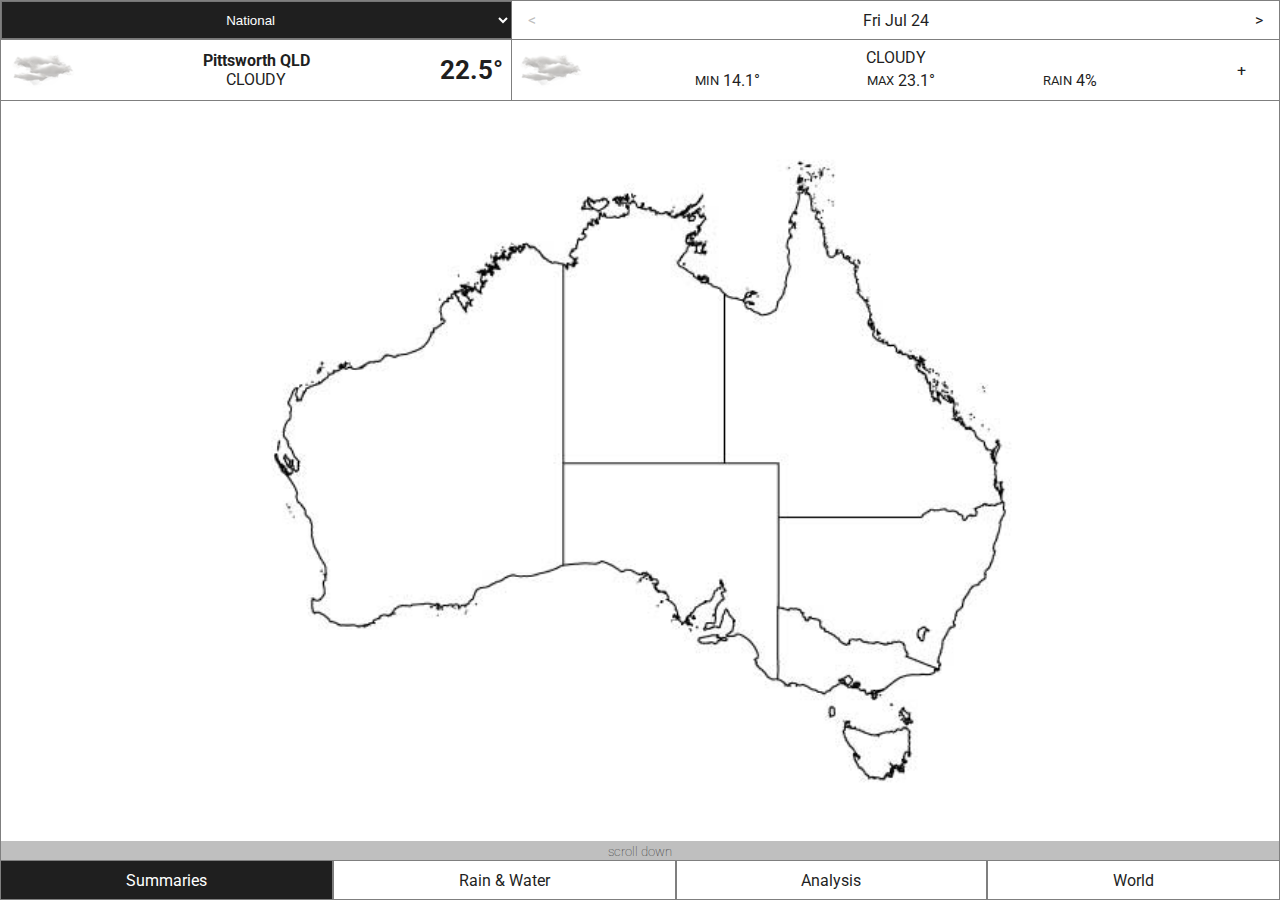
==== commit e2b4b640: "updates_2111151457" ====
--- a/index.html
+++ b/index.html
@@ -46,14 +46,12 @@
 	<div class="homeLocality">
 		<div class="locality local">
 			<div class="warning conditional"></div>
-			
 			<div class="conditions local">
-
 				<div class="observation">
 					<div class="basic">
 						<div class="icon"></div>
 						<div class="summary">
-							<div class="localityName"></div>
+							<div class="localityName">${loc}&nbsp;${admin}</div>
 							<div class="description"></div>
 						</div>
 						<div class="temperature"></div>
@@ -138,16 +136,11 @@
 						</div>
 					</div>
 				</div>
-
 				<div class="forecast">
-
 					<div class="basic">
-
 						<div class="icon"></div>
-
 						<div class="summary">
 							<div class="description"></div>
-
 							<div class="row">
 								<div class="summaryCell lo"></div>
 								<div class="summaryCell hi"></div>
@@ -156,190 +149,182 @@
 						</div>			
 						<div class="expand">+</div>
 					</div>
-
 					<div class="detailed hidden">
-
-						<div class="detailRow">
-							<div class="detailCell">
-								<div class="detailHeading smallHeading">feels like</div>
+						<div class="detailRow">
+							<div class="detailCell">
+								<div class="detailHeading smallHeading">FEELS LIKE</div>
 								<div class="row">
-									<div class="summaryCell"><span class="smallHeading">MIN</span>&nbsp;XXX.XX</div>
-									<div class="summaryCell"><span class="smallHeading">MAX</span>&nbsp;XXX.XX</div>
-								</div>
-							</div>
-							<div class="detailCell">
-								<div class="detailHeading smallHeading">shade feels like</div>
+									<div class="summaryCell feelMin"><span class="smallHeading">MIN</span>&nbsp;XXX.XX</div>
+									<div class="summaryCell feelMax"><span class="smallHeading">MAX</span>&nbsp;XXX.XX</div>
+								</div>
+							</div>
+							<div class="detailCell">
+								<div class="detailHeading smallHeading">SHADE FEELS LIKE</div>
 								<div class="row">
-									<div class="summaryCell"><span class="smallHeading">MIN</span>&nbsp;XXX.XX</div>
-									<div class="summaryCell"><span class="smallHeading">MAX</span>&nbsp;XXX.XX</div>
-								</div>
-							</div>
-						</div>
-
-						<div class="detailRow">
-							<div class="detailCell">
-								<div class="detailHeading smallHeading">Day</div>
-								<div class="detailValue">Abundant sunshine</div>
-							</div>
-							<div class="detailCell">
-								<div class="detailHeading smallHeading">Night</div>
-								<div class="detailValue">Clear and humid</div>
-							</div>
-						</div>
-
+									<div class="summaryCell feelShadeMin"><span class="smallHeading">MIN</span>&nbsp;XXX.XX</div>
+									<div class="summaryCell feelShadeMax"><span class="smallHeading">MAX</span>&nbsp;XXX.XX</div>
+								</div>
+							</div>
+						</div>
+						<div class="detailRow">
+							<div class="detailCell">
+								<div class="detailHeading smallHeading">DAY</div>
+								<div class="detailValue phraseDay"></div>
+							</div>
+							<div class="detailCell">
+								<div class="detailHeading smallHeading">NIGHT</div>
+								<div class="detailValue phraseNight"></div>
+							</div>
+						</div>
 						<div class="detailRow">
 							<div class="detailCell">
 								<div class="detailHeading smallHeading">CHANCE OF RAIN</div>
 								<div class="detailRow">
 									<div class="detailHeading">
 										<div class="detailHeading smallHeading ampm">DAY</div>
-										<div class="detailValue">XX.X%&nbsp;-&nbsp;XX.Xmm</div>
-									</div>
-									<div class="detailHeading">
-										<div class="detailHeading smallHeading ampm">NIGHT</div>
-										<div class="detailValue">XX.X%&nbsp;-&nbsp;XX.Xmm</div>
-									</div>
-								</div>
-							</div>
-						</div>
-
-						<div class="detailRow conditional">
+										<div class="detailValue rainDay"></div>
+									</div>
+									<div class="detailHeading">
+										<div class="detailHeading smallHeading ampm">NIGHT</div>
+										<div class="detailValue rainNight"></div>
+									</div>
+								</div>
+							</div>
+						</div>
+						<div class="detailRow conditional thunder">
 							<div class="detailCell">
 								<div class="detailHeading smallHeading">CHANCE OF THUNDERSTORM</div>
 								<div class="detailRow">
 									<div class="detailHeading">
 										<div class="detailHeading smallHeading ampm">DAY</div>
-										<div class="detailValue">XX.X%</div>
-									</div>
-									<div class="detailHeading">
-										<div class="detailHeading smallHeading ampm">NIGHT</div>
-										<div class="detailValue">XX.X%</div>
-									</div>
-								</div>
-							</div>
-						</div>
-
-						<div class="detailRow conditional">
+										<div class="detailValue thunderDay"></div>
+									</div>
+									<div class="detailHeading">
+										<div class="detailHeading smallHeading ampm">NIGHT</div>
+										<div class="detailValue thunderNight"></div>
+									</div>
+								</div>
+							</div>
+						</div>
+						<div class="detailRow conditional snow">
 							<div class="detailCell">
 								<div class="detailHeading smallHeading">CHANCE OF SNOW</div>
 								<div class="detailRow">
 									<div class="detailHeading">
 										<div class="detailHeading smallHeading ampm">DAY</div>
-										<div class="detailValue">XX.X%&nbsp;-&nbsp;XX.Xcm</div>
-									</div>
-									<div class="detailHeading">
-										<div class="detailHeading smallHeading ampm">NIGHT</div>
-										<div class="detailValue">XX.X%&nbsp;-&nbsp;XX.Xcm</div>
-									</div>
-								</div>
-							</div>
-						</div>
-
-						<div class="detailRow conditional">
+										<div class="detailValue snowDay"></div>
+									</div>
+									<div class="detailHeading">
+										<div class="detailHeading smallHeading ampm">NIGHT</div>
+										<div class="detailValue snowNight"></div>
+									</div>
+								</div>
+							</div>
+						</div>
+						<div class="detailRow conditional ice">
 							<div class="detailCell">
 								<div class="detailHeading smallHeading">CHANCE OF ICE</div>
 								<div class="detailRow">
 									<div class="detailHeading">
 										<div class="detailHeading smallHeading ampm">DAY</div>
-										<div class="detailValue">XX.X%&nbsp;-&nbsp;XX.Xmm</div>
-									</div>
-									<div class="detailHeading">
-										<div class="detailHeading smallHeading ampm">NIGHT</div>
-										<div class="detailValue">XX.X%&nbsp;-&nbsp;XX.Xmm</div>
-									</div>
-								</div>
-							</div>
-						</div>
-
+										<div class="detailValue iceDay"></div>
+									</div>
+									<div class="detailHeading">
+										<div class="detailHeading smallHeading ampm">NIGHT</div>
+										<div class="detailValue iceNight"></div>
+									</div>
+								</div>
+							</div>
+						</div>
 						<div class="detailRow">
 							<div class="detailCell">
 								<div class="detailHeading smallHeading">WIND</div>
 								<div class="detailRow">
 									<div class="detailHeading">
 										<div class="detailHeading smallHeading ampm">DAY</div>
-										<div class="detailValue">XXX&nbsp;-&nbsp;XX.X km/h</div>
-									</div>
-									<div class="detailHeading">
-										<div class="detailHeading smallHeading ampm">NIGHT</div>
-										<div class="detailValue">XXX&nbsp;-&nbsp;XX.X km/h</div>
-									</div>
-								</div>
-							</div>
-						</div>
-
+										<div class="detailValue windDay"></div>
+									</div>
+									<div class="detailHeading">
+										<div class="detailHeading smallHeading ampm">NIGHT</div>
+										<div class="detailValue windNight"></div>
+									</div>
+								</div>
+							</div>
+						</div>
 						<div class="detailRow">
 							<div class="detailCell">
 								<div class="detailHeading smallHeading">WIND GUST</div>
 								<div class="detailRow">
 									<div class="detailHeading">
 										<div class="detailHeading smallHeading ampm">DAY</div>
-										<div class="detailValue">XX.X km/h</div>
-									</div>
-									<div class="detailHeading">
-										<div class="detailHeading smallHeading ampm">NIGHT</div>
-										<div class="detailValue">XX.X km/h</div>
-									</div>
-								</div>
-							</div>
-						</div>
-
+										<div class="detailValue gustDay"></div>
+									</div>
+									<div class="detailHeading">
+										<div class="detailHeading smallHeading ampm">NIGHT</div>
+										<div class="detailValue gustNight"></div>
+									</div>
+								</div>
+							</div>
+						</div>
 						<div class="detailRow">
 							<div class="detailCell">
 								<div class="detailHeading smallHeading">SUNRISE</div>
-								<div class="detailValue">XX:XXam</div>
+								<div class="detailValue sunrise"></div>
 							</div>
 							<div class="detailCell">
 								<div class="detailHeading smallHeading">SUNSET</div>
-								<div class="detailValue">XX:XXpm</div>
-							</div>
-						</div>
-
-						<div class="detailRow">
-							<div class="detailCell">
-								<div class="detailHeading smallHeading">Hours of sun</div>
-								<div class="detailValue">XX.XX</div>
+								<div class="detailValue sunset"></div>
+							</div>
+						</div>
+						<div class="detailRow">
+							<div class="detailCell">
+								<div class="detailHeading smallHeading">HOURS OF SUN</div>
+								<div class="detailValue sunHours"></div>
 							</div>
 							<div class="detailCell">
 								<div class="detailHeading smallHeading">UV INDEX</div>
-								<div class="detailValue">X xxxxxxx</div>
-							</div>
-							<div class="detailCell">
-								<div class="detailHeading smallHeading">Air Quality</div>
-								<div class="detailValue">Good</div>
-							</div>
-						</div>
-
-						<div class="detailRow">
-							<div class="detailCell">
-								<div class="detailHeading smallHeading">Grass</div>
-								<div class="detailValue">XX.XX</div>
-							</div>
-							<div class="detailCell">
-								<div class="detailHeading smallHeading">Mould</div>
-								<div class="detailValue">XX.XX</div>
-							</div>
-							<div class="detailCell">
-								<div class="detailHeading smallHeading">Ragweed</div>
-								<div class="detailValue">XX.XX</div>
-							</div>
-							<div class="detailCell">
-								<div class="detailHeading smallHeading">Tree</div>
-								<div class="detailValue">XX.XX</div>
-							</div>
-						</div>
-
-						<div class="detailRow">
-							<div class="detailCell">
-								<div class="detailHeading smallHeading">Solar Irradiance</div>
-								<div class="detailValue">XX.XX W/m2</div>
-							</div>
-							<div class="detailCell">
-								<div class="detailHeading smallHeading">Evapotranspiration</div>
-								<div class="detailValue">X mm</div>
+								<div class="detailValue uv"></div>
+							</div>
+							<div class="detailCell">
+								<div class="detailHeading smallHeading">AIR QUALITY</div>
+								<div class="detailValue air"></div>
+							</div>
+						</div>
+						<div class="detailRow">
+							<div class="detailCell">
+								<div class="detailHeading smallHeading">GRASS</div>
+								<div class="detailValue grass"></div>
+							</div>
+							<div class="detailCell">
+								<div class="detailHeading smallHeading">MOULD</div>
+								<div class="detailValue mould"></div>
+							</div>
+							<div class="detailCell">
+								<div class="detailHeading smallHeading">RAGWEED</div>
+								<div class="detailValue ragweed"></div>
+							</div>
+							<div class="detailCell">
+								<div class="detailHeading smallHeading">TREE</div>
+								<div class="detailValue tree"></div>
+							</div>
+						</div>
+						<div class="detailRow">
+							<div class="detailCell">
+								<div class="detailHeading smallHeading">SOLAR IRRADIANCE</div>
+								<div class="row">
+									<div class="summaryCell solarDay"></div>
+									<div class="summaryCell solarNight"></div>
+								</div>
+							</div>
+							<div class="detailCell">
+								<div class="detailHeading smallHeading">EVAPOTRANSPIRATION</div>
+								<div class="row">
+									<div class="summaryCell evapDay"></div>
+									<div class="summaryCell evapNight"></div>
+								</div>
 							</div>
 						</div>
 					</div>
-
 				</div>
 			</div>
 		</div>
--- a/css/style.css
+++ b/css/style.css
@@ -137,6 +137,10 @@
 	flex-grow: 1;
 }
 
+.locality{
+	background-color: #fff;
+}
+
 .conditions{
 	width: 100%;
 	/*height: 60px;*/
@@ -152,7 +156,7 @@
 
 	display: flex;
 
-	background-color: #fff;
+	/*background-color: #fff;*/
 }
 
 
@@ -271,14 +275,15 @@
 .localities{
 	/*min-height: 100%;*/
 	/*min-height: calc(100% - 100px);*/
-	min-height: calc(100% - 60px);
+	/*min-height: calc(100% - 60px);*/
 	/*height: 100%;*/
 }
-.localities .conditions:nth-child(odd){
+/*.localities .conditions:nth-child(odd){*/
+.localities .locality:nth-child(odd){
 	background-color: #eee;
 }
 .homeLocality{
-	height: 100%;
+	/*min-height: 100%;*/
 	display: flex;
 	flex-direction: column;
 }
@@ -290,7 +295,8 @@
 }
 .mapBox{
 	width: 100%;
-
+	/*height: calc(100% - 80px);*/
+	height: calc(100vh - 160px);
 	/*height: 100%;*/
 	flex-grow: 1;
 
@@ -404,4 +410,13 @@
 	display: flex;
 	align-items: center;
 	justify-content: center;
+}
+
+.displayNone{
+	display: none;
+}
+
+
+.thunder, .snow, .ice{
+	background-color: #ffe;
 }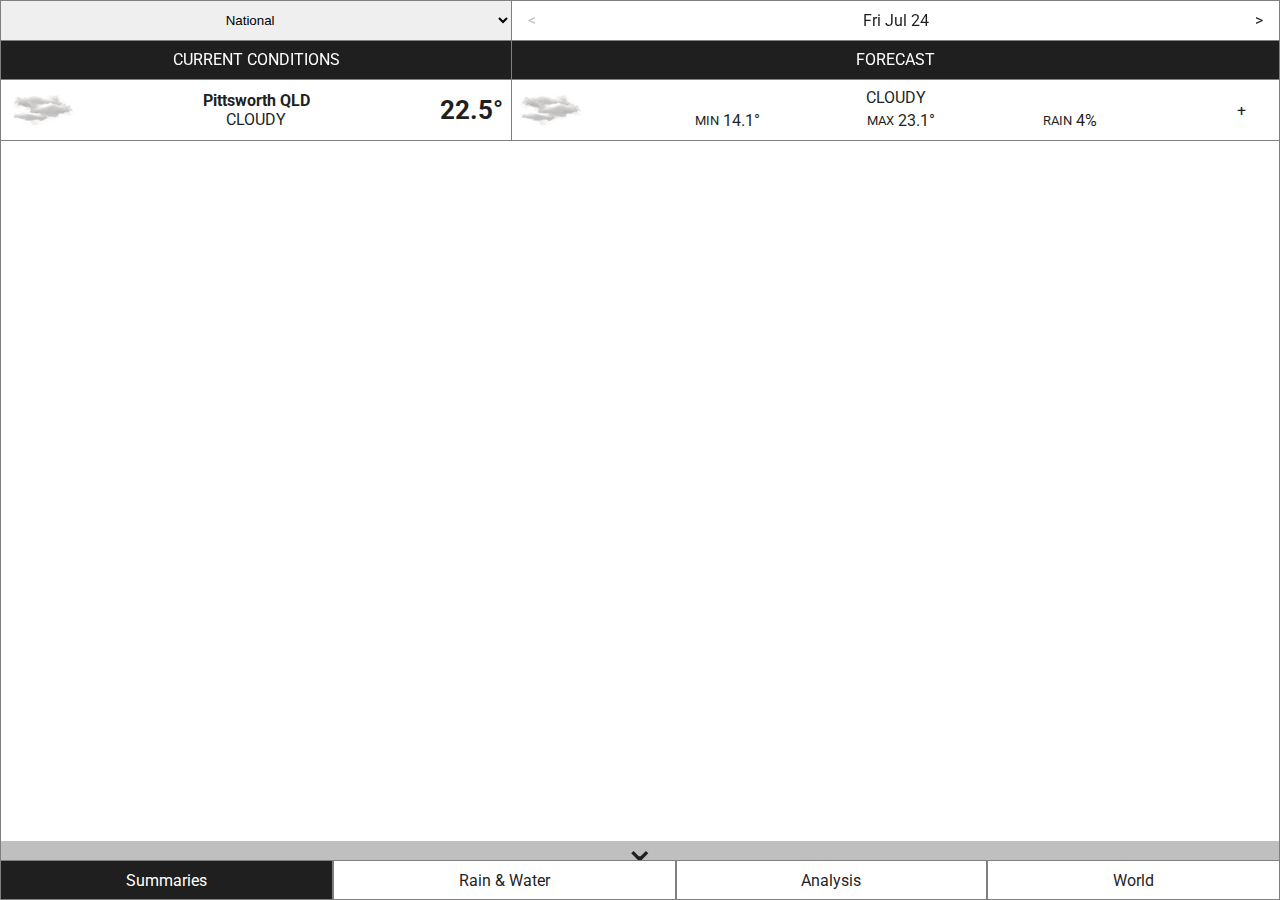
==== commit 117e8199: "updates_2111151651" ====
--- a/index.html
+++ b/index.html
@@ -39,6 +39,11 @@
 				<div class="tenseNav next active">></div>
 			</div>
 		</div>
+
+		<div class="row">
+			<div class="currentHead">CURRENT CONDITIONS</div>
+			<div class="forecastHead">FORECAST</div>
+		</div>
 	</nav>
 </header>
 
@@ -330,7 +335,9 @@
 		</div>
 
 		<div class="mapBox"></div>
-		<div class="prompt">scroll down</div>
+		<div class="prompt">
+			<div class="blink_me">&#8964;</div>
+		</div>
 	</div>
 
 	<div class="localities"></div>
--- a/css/style.css
+++ b/css/style.css
@@ -16,6 +16,7 @@
 	position: relative;
 	width: 100%;
 	height: 40px;
+	height: 80px;
 	/*height: 80px;*/
 	/*background-color: #f00;*/
 	border: solid 1px #7f7f7f;
@@ -33,11 +34,15 @@
 	justify-content: space-between;
 }
 header nav select{
-	background-color: #1f1f1f;
-	color: #fff;
+	/*background-color: #1f1f1f;
+	color: #fff;*/
 	text-align: center;
 	/*min-width: 25%;*/
 	min-width: 40%;
+
+	outline: none;
+	border: none;
+	border-right: solid 1px #7f7f7f;
 }
 .topNav{
 	flex-direction: column;
@@ -71,6 +76,24 @@
 	cursor: default;
 	color: #bfbfbf;
 }
+.currentHead, .forecastHead{
+	background-color: #1f1f1f;
+	color: #fff;
+	display: flex;
+	justify-content: center;
+	align-items: center;
+	box-sizing: border-box;
+}
+.currentHead{
+	width: 40%;
+	border-top: solid 1px #7f7f7f;
+	border-right: solid 1px #7f7f7f;
+}
+.forecastHead{
+	width: 60%;
+	border-top: solid 1px #7f7f7f;
+	/*border-left: solid 1px #7f7f7f;*/
+}
 .tenseNav.active{
 	cursor: pointer;
 	color: #1f1f1f;
@@ -88,7 +111,7 @@
 	overflow-y: auto;
 
 	position: absolute;
-	top: 40px;
+	top: 80px;
 	/*top: 80px;*/
 	right: 0px;
 	bottom: 40px;
@@ -297,12 +320,13 @@
 	width: 100%;
 	/*height: calc(100% - 80px);*/
 	height: calc(100vh - 160px);
+	height: calc(100vh - 200px);
 	/*height: 100%;*/
 	flex-grow: 1;
 
 	/*background-color: #f0f;*/
 
-	background-image: url(../images/aus.jpg);
+	background-image: url(../images/AUS.jpg);
 	background-position: center;
 	background-repeat: no-repeat;
 	background-size: contain;
@@ -311,13 +335,24 @@
 	width: 100%;
 	height: 20px;
 	font-size: 0.8em;
+	font-size: 1.8em;
+	font-size: 2.5em;
+	line-height: 14px;
 	font-weight: lighter;
 
 	display: flex;
-	align-items: center;
+	/*align-items: center;*/
 	justify-content: center;
 
 	background-color: #bfbfbf;
+	z-index: -1;
+}
+.blink_me {
+	animation: blinker 2s linear infinite;
+}
+
+@keyframes blinker {
+	50% { opacity: 0; }
 }
 
 
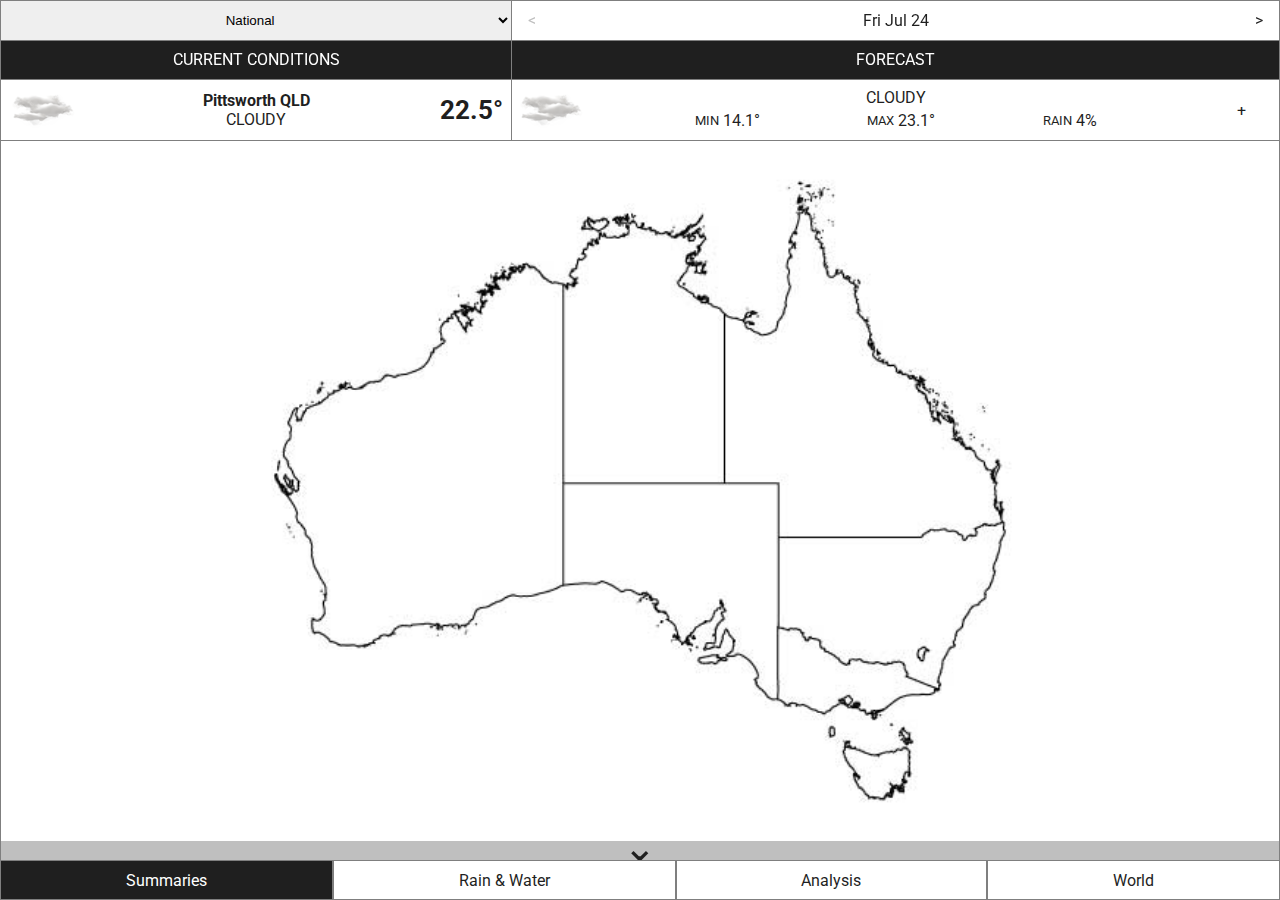
==== commit db6158f8: "updates_2111151654" ====
--- a/index.html
+++ b/index.html
@@ -20,7 +20,7 @@
 	<nav class="topNav">
 		<div class="row">
 			<select id="stateSelect">
-				<option value="AUS" id="clearStateSelection">National</option>
+				<option value="AU" id="clearStateSelection">National</option>
 				<option value="region">Region</option>
 				<option value="QLD">Queensland</option>
 				<!-- <option value="NSWACT">NSW / ACT</option> -->
--- a/css/style.css
+++ b/css/style.css
@@ -326,7 +326,8 @@
 
 	/*background-color: #f0f;*/
 
-	background-image: url(../images/AUS.jpg);
+	/*background-image: url(../images/AUS.jpg);*/
+	background-image: url(../images/AU.jpg);
 	background-position: center;
 	background-repeat: no-repeat;
 	background-size: contain;
